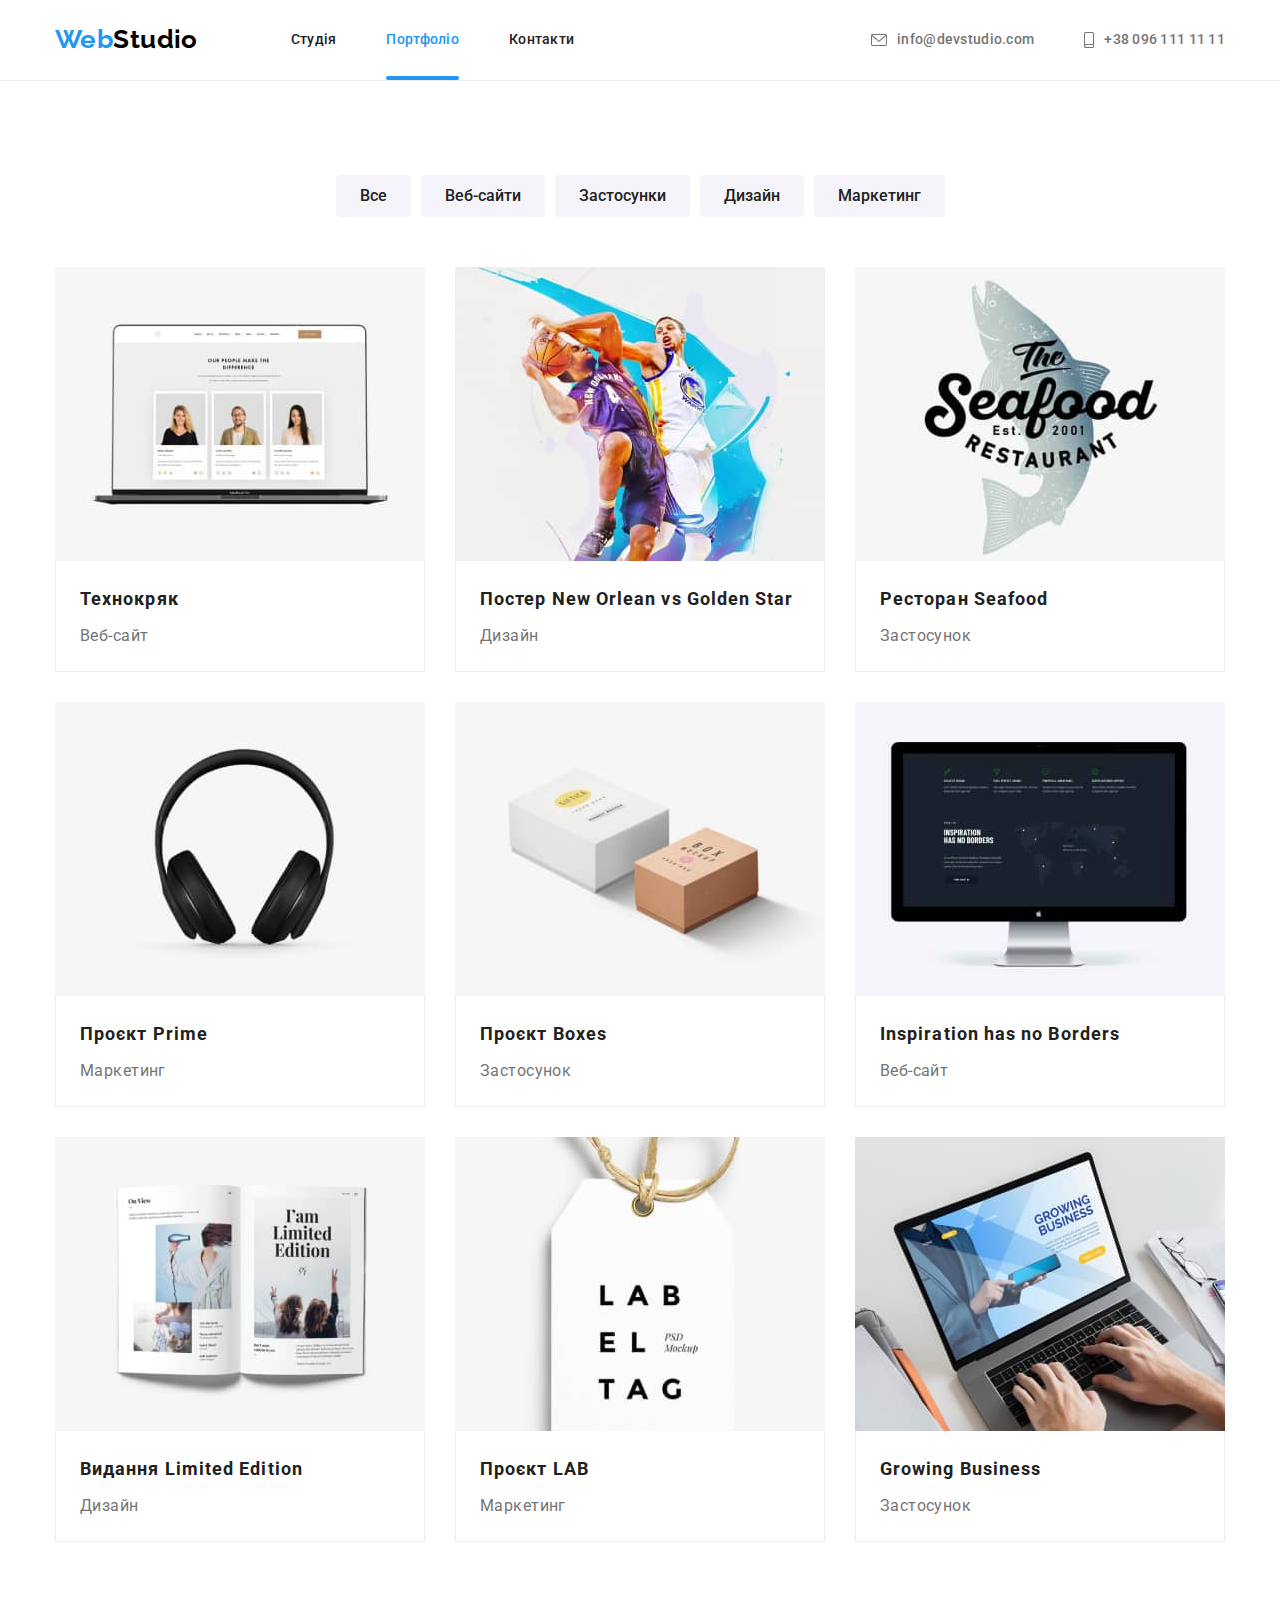
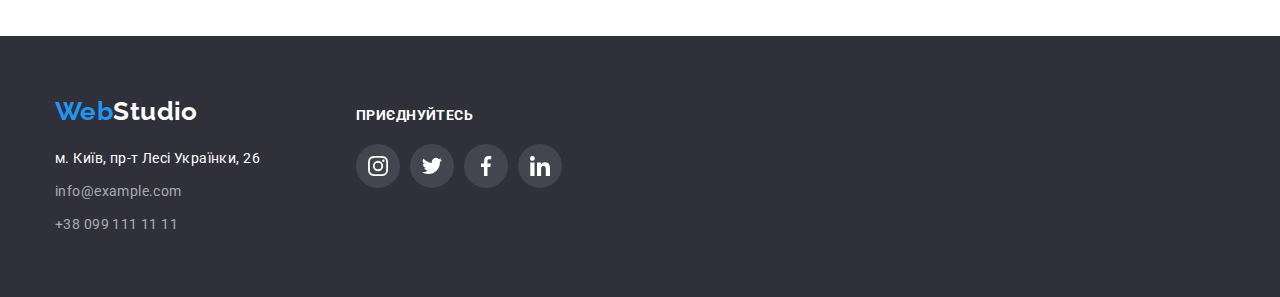
==== portfolio.html @ eaf1821c "update html css" ====
<!DOCTYPE html>
<html lang="ru">

<head>
    <meta charset="UTF-8" />
    <meta http-equiv="X-UA-Compatible" content="IE=edge" />
    <meta name="viewport" content="width=device-width, initial-scale=1.0" />
    <title>Web Studio (Version 2.1)</title>
    <link
        href="https://fonts.googleapis.com/css2?family=Raleway:wght@700&family=Roboto:wght@400;500;700;900&display=swap"
        rel="stylesheet">
    <link rel="stylesheet"
        href="https://cdnjs.cloudflare.com/ajax/libs/modern-normalize/1.1.0/modern-normalize.min.css">
    <link rel="stylesheet" href="./css/styles.css">
</head>

<body>
    <!--header-->
    <header class="header">
        <div class="container">
            <nav class="nav">
                <a class="header-logo" href="./index.html"> <span class="logo-web">Web</span>Studio</a>
                <ul class="main-nav">
                    <li class="main-nav-item">
                        <a class="nav-link" href="./index.html">Студія</a>
                    </li>
                    <li class="main-nav-item">
                        <a class="nav-link current" href="./portfolio.html">Портфоліо</a>
                    </li>
                    <li class="main-nav-item"><a class="nav-link" href="">Контакти</a></li>
                </ul>
            </nav>
            <ul class="header-contacts">
                <li class="header-contacts-item">
            
                    <a class="contacts-links" href="mailto:info@devstudio.com">
                        <svg class="header-icon" width="16px" height="12px">
                            <use href="./images/symbol-defs.svg#icon-header-envelope"></use>
                        </svg>
                        info@devstudio.com</a>
            
                </li>
                <li class="header-contacts-item">
                    <a class="contacts-links" href="tel:+380961111111">
                        <svg class="header-icon" width="10px" height="16px">
                            <use href="./images/symbol-defs.svg#icon-header-smartphone"></use>
                        </svg>
                        +38 096 111 11 11</a>
                </li>
            </ul>
        </div>
    </header>
    <main>
        <!--section filter-->
        <section class="section">
            <div class="container">
                <h1 class="visually-hidden">Наші проєкти</h1>
                <ul class="filter-list">
                    <li class="filter-item">
                        <button class="filter-btn" type="button">Все</button>
                    </li>
                    <li class="filter-item">
                        <button class="filter-btn" type="button">Веб-сайти</button>
                    </li>
                    <li class="filter-item">
                        <button class="filter-btn" type="button">Застосунки</button>
                    </li>
                    <li class="filter-item">
                        <button class="filter-btn" type="button">Дизайн</button>
                    </li>
                    <li class="filter-item">
                        <button class="filter-btn" type="button">Маркетинг</button>
                    </li>
                </ul>
                <ul class="portfolio-list">
                    <li class="portfolio-list-item">
                        <a class="portfolio-link" href="#">
                            <div class="portfolio-overlay">
                        <img class="picture" src="./images/portfolio-1.jpg" alt="Фото з Веб-сайтом Технокряк"
                            width="370" height="294" />
                            <p class="portfolio-text">Ресурс пропонує комплексні пропозиції з різним рівнем функціоналу та сервісів.
                                Все це дозволить відвідувачу отримати вичерпні відомості про компанію чи приватну особу.</p>
                        </div>
                        <div class="card-bottom">
                            <h2 class="portfolio-list-title">Технокряк</h2>
                            <p class="portfolio-list-descr">Веб-сайт</p>
                        </div>
                        </a>
                    </li>
                    <li class="portfolio-list-item">
                        <a class="portfolio-link" href="#">
                            <div class="portfolio-overlay">
                                <img class="picture" src="./images/portfolio-2.jpg" alt="Фото постеру Гра в баскетбол" width="370" height="294" />
                                <p class="portfolio-text">Ресурс пропонує комплексні пропозиції з різним рівнем функціоналу та сервісів. 
                                Все це дозволить відвідувачу отримати вичерпні відомості про компанію чи приватну особу.</p>
                            </div>
                        <div class="card-bottom">
                            <h2 class="portfolio-list-title">
                                Постер New Orlean vs Golden Star
                            </h2>
                            <p class="portfolio-list-descr">Дизайн</p>
                        </div>
                        </a>
                    </li>
                    <li class="portfolio-list-item">
                        <a class="portfolio-link" href="#">
                            <div class="portfolio-overlay">
                        <img class="picture" src="./images/portfolio-3.jpg" alt="Фото додатку ресторану" width="370"
                            height="294" />
                            <p class="portfolio-text">Ресурс пропонує комплексні пропозиції з різним рівнем функціоналу та сервісів.
                                Все це дозволить відвідувачу отримати вичерпні відомості про компанію чи приватну особу.</p>
                        </div>
                        <div class="card-bottom">
                            <h2 class="portfolio-list-title">Ресторан Seafood</h2>
                            <p class="portfolio-list-descr">Застосунок</p>
                        </div>
                        </a>
                    </li>
                    <li class="portfolio-list-item">
                        <a class="portfolio-link" href="#">
                            <div class="portfolio-overlay">
                        <img class="picture" src="./images/portfolio-4.jpg" alt="Фото Маркетингового проєкту Прайм"
                            width="370" height="294" />
                            <p class="portfolio-text">Ресурс пропонує комплексні пропозиції з різним рівнем функціоналу та сервісів.
                                Все це дозволить відвідувачу отримати вичерпні відомості про компанію чи приватну особу.</p>
                        </div>
                        <div class="card-bottom">
                            <h2 class="portfolio-list-title">Проєкт Prime</h2>
                            <p class="portfolio-list-descr">Маркетинг</p>
                        </div>
                        </a>
                    </li>
                    <li class="portfolio-list-item">
                        <a class="portfolio-link" href="#">
                            <div class="portfolio-overlay">
                        <img class="picture" src="./images/portfolio-5.jpg" alt="Фото застосунку" width="370"
                            height="294" />
                            <p class="portfolio-text">Ресурс пропонує комплексні пропозиції з різним рівнем функціоналу та сервісів.
                                Все це дозволить відвідувачу отримати вичерпні відомості про компанію чи приватну особу.</p>
                        </div>
                        <div class="card-bottom">
                            <h2 class="portfolio-list-title">Проєкт Boxes</h2>
                            <p class="portfolio-list-descr">Застосунок</p>
                        </div>
                        </a>
                    </li>
                    <li class="portfolio-list-item">
                        <a class="portfolio-link" href="#">
                            <div class="portfolio-overlay">
                        <img class="picture" src="./images/portfolio-6.jpg" alt="Фото Веб-сайту" width="370"
                            height="294" />
                            <p class="portfolio-text">Ресурс пропонує комплексні пропозиції з різним рівнем функціоналу та сервісів.
                                Все це дозволить відвідувачу отримати вичерпні відомості про компанію чи приватну особу.</p>
                        </div>
                        <div class="card-bottom">
                            <h2 class="portfolio-list-title">Inspiration has no Borders</h2>
                            <p class="portfolio-list-descr">Веб-сайт</p>
                        </div>
                        </a>
                    </li>
                    <li class="portfolio-list-item">
                        <a class="portfolio-link" href="#">
                            <div class="portfolio-overlay">
                        <img class="picture" src="./images/portfolio-7.jpg" alt="Фото дизайну видання" width="370"
                            height="294" />
                            <p class="portfolio-text">Ресурс пропонує комплексні пропозиції з різним рівнем функціоналу та сервісів.
                                Все це дозволить відвідувачу отримати вичерпні відомості про компанію чи приватну особу.</p>
                        </div>
                        <div class="card-bottom">
                            <h2 class="portfolio-list-title">Видання Limited Edition</h2>
                            <p class="portfolio-list-descr">Дизайн</p>
                        </div>
                        </a>
                    </li>
                    <li class="portfolio-list-item">
                        <a class="portfolio-link" href="#">
                            <div class="portfolio-overlay">
                        <img class="picture" src="./images/portfolio-8.jpg" alt="" width="370" height="294" />
                        <p class="portfolio-text">Ресурс пропонує комплексні пропозиції з різним рівнем функціоналу та сервісів.
                            Все це дозволить відвідувачу отримати вичерпні відомості про компанію чи приватну особу.</p>
                            </div>
                        <div class="card-bottom">
                            <h2 class="portfolio-list-title">Проєкт LAB</h2>
                            <p class="portfolio-list-descr">Маркетинг</p>
                        </div>
                        </a>
                    </li>
                    <li class="portfolio-list-item">
                        <a class="portfolio-link" href="#">
                            <div class="portfolio-overlay">
                        <img class="picture" src="./images/portfolio-9.jpg" alt="" width="370" height="294" />
                        <p class="portfolio-text">Ресурс пропонує комплексні пропозиції з різним рівнем функціоналу та сервісів.
                            Все це дозволить відвідувачу отримати вичерпні відомості про компанію чи приватну особу.</p>
                        </div>
                        <div class="card-bottom">
                            <h2 class="portfolio-list-title">Growing Business</h2>
                            <p class="portfolio-list-descr">Застосунок</p>
                        </div>
                        </a>
                    </li>
                </ul>
            </div>
        </section>
    </main>

    <!--footer-->
<footer class="footer">
    <div class="container">
        <div class="footer-address">
            <a class="footer-logo" href="./index.html"><span class="logo-web">Web</span>Studio</a>
            <address class="footer-item">
                <ul>
                    <li class="address-item">
                        <a class="address-map-link" href="https://www.google.com/maps/place/бульвар+Лесі+Українки,+26,+Київ,+02000/@50.4265807,30.5361971,17z/data=!3m1!4b1!4m5!3m4!1s0x40d4cf0e033ecbe9:0x57a4dffefec77da0!8m2!3d50.4265807!4d30.5383858"
                            target="_blank" rel="noreferrer noopener" >м. Київ, пр-т Лесі
                            Українки, 26
                        </a>
                    </li>
                    <li class="address-item">
                        <a class="footer-contacts" href="mailto:info@example.com">info@example.com</a>
                    </li>
                    <li class="address-item">
                        <a class="footer-contacts" href="tel:+380991111111">+38 099 111 11 11</a>
                    </li>
                </ul>
            </address>
        </div>
        <div class="footer-links">
            <p class="appeal">Приєднуйтесь</p>
            <ul class="footer-net">
                <li class="footer-net-item">
                    <a class="net-link" href="#">
                        <div class="cirkle-icon">
                            <svg class="footer-icon" width="20px" height="20px">
                                <use href="./images/symbol-defs.svg#icon-instagram">
                                </use>
                            </svg>
                        </div>
                    </a>
                </li>
                <li class="footer-net-item">
                    <a class="net-link" href="#">
                        <div class="cirkle-icon">
                            <svg class="footer-icon" width="20px" height="20px">
                                <use href="./images/symbol-defs.svg#icon-twitter">
                                </use>
                            </svg>
                        </div>
                    </a>
                </li>
                <li class="footer-net-item">
                    <a class="net-link" href="#">
                        <div class="cirkle-icon">
                            <svg class="footer-icon" width="20px" height="20px">
                                <use href="./images/symbol-defs.svg#icon-facebook">
                                </use>
                            </svg>
                        </div>
                    </a>
                </li>
                <li class="footer-net-item">
                    <a class="net-link" href="#">
                        <div class="cirkle-icon">
                            <svg class="footer-icon" width="20px" height="20px">
                                <use href="./images/symbol-defs.svg#icon-linkedin">
                                </use>
                            </svg>
                        </div>
                    </a>
                </li>
            </ul>
        </div>
    </div>
</footer>
</body>

</html>
---- css/styles.css ----
:root {
    --primary-text-color: #757575;
    --title-text-color: #212121;
    --accent-color: #2196f3;
    --logo-header-color: #000000;
    --footer-contact-text: rgba(255, 255, 255, 0.6);
    --primary-white-color: #ffffff;
    --intermediate-background-color: #f5f4fa;
    --secondary-background-color: #2f303a;
    --hover-main-btn: #188ce8;
    --font-family-primary: 'Roboto', sans-serif;
    --border-color: #ececec;
    --border-portfolio-color: #eeeeee;
    --hero-background: #c4c4c4;
    --client-color: #afb1b8;
    --timing-function: cubic-bezier(0.4, 0, 0.2, 1);
}

/* normalize */
*,
*::before,
*::after {
    box-sizing: border-box;
}

h1,
h2,
h3,
p {
    margin-top: 0;
    margin-bottom: 0;
}

ul {
    list-style: none;
    padding: 0;
    margin: 0;
}

a {
    text-decoration: none;
    color: inherit;
}

address {
    font-style: normal;
}

/* base */
body {
    color: var(--primary-text-color);
    font-family: var(--font-family-primary);
    font-size: 14px;
    line-height: 1.7;
    letter-spacing: 0.03em;
    background-color: var(--primary-white-color);
}

.section {
    padding-top: 94px;
    padding-bottom: 94px;
}

.container {
    width: 1200px;
    margin-left: auto;
    margin-right: auto;
    padding-left: 15px;
    padding-right: 15px;
}

/* header */
.header-logo {
    font-family: "Raleway", sans-serif;
    color: var(--logo-header-color);
    display: block;
    padding-bottom: 25px;
    padding-top: 24px;
    margin-right: 93px;
    font-weight: 700;
    font-size: 26px;
    line-height: 1.19;
}

.logo-web {
    color: var(--accent-color);
}

.nav-link {
    display: block;
    padding-top: 32px;
    padding-bottom: 32px;
    color: var(--title-text-color);
    text-decoration: none;
    font-weight: 500;
    line-height: 1.14;
    letter-spacing: 0.02em;
    transition-property: color;
    transition-duration: 250ms;
    transition-timing-function: var(--timing-function);
}

.current,
.nav-link:hover,
.nav-link:focus,
.contacts-links:hover,
.contacts-links:focus,
.header-icon:hover,
.header-icon:focus {
    color: var(--accent-color);
}

.main-nav-item{
    position: relative;
}

.current::after {
    content: "";
    display: block;
    height: 4px;
    width: 100%;
    background-color: var(--accent-color);
    position: absolute;
    bottom: 0;
    border-radius: 2px;
    transition-property: 250ms;
    transition-timing-function: cubic-bezier(0.4, 0, 0.2, 1);
}

.header-icon{
    fill: currentColor;
    margin-right: 10px;
    transition-property: fill;
    transition-duration: 250ms;
    transition-timing-function: var(--timing-function);
}

.contacts-links {
    display: flex;
    align-items: center;
    padding-top: 32px;
    padding-bottom: 32px;
    color: var(--primary-text-color);
    font-weight: 500;
    line-height: 1.14;
    letter-spacing: 0.02em;
    transition-property: color; 
    transition-duration: 250ms; 
    transition-timing-function: var(--timing-function);
}

.container {
    width: 1200px;
    padding-left: 15px;
    padding-right: 15px;
    margin: auto;
}

.header {
    border-bottom: 1px solid var(--border-color);
}

.main-nav,
.header-contacts,
.nav {
    display: flex;
}

.header .container {
    display: flex;
    justify-content: space-between;
}

.main-nav-item:not(:last-child),
.header-contacts-item:nth-child(1) {
    margin-right: 50px;
}

/* hero */

.main-section {
    max-width: 1600px;
    height: 600px;
    margin-left: auto;
    margin-right: auto;
    background-color: var(--hero-background);
    background-image: linear-gradient(rgba(47, 48, 58, 0.4),
    rgba(47, 48, 58, 0.4)),
    url(../images/header-img.jpg);
    background-size: cover;
    background-repeat: no-repeat;
    background-position: center;
    padding-top: 200px;
    padding-bottom: 200px;
    text-align: center;
}

.main-title {
    margin-bottom: 30px;
    padding-left: 252px;
    padding-right: 252px;
    color: var(--primary-white-color);
    font-weight: 900;
    font-size: 44px;
    line-height: 1.36;
    letter-spacing: 0.06em;
    text-transform: uppercase;
}

.main-btn {
    background-color: var(--accent-color);
    color: var(--primary-white-color);
    box-shadow: 0px 4px 4px rgba(0, 0, 0, 0.15);
    border-color: transparent;
    cursor: pointer;
    border-radius: 4px;
    font-weight: 700;
    font-size: 16px;
    letter-spacing: 0.06em;
    line-height: 1.88;
    font-size: 16px;
    min-width: 200px;
    padding: 10px 32px;
    transition-property: background-color; 
    transition-duration: 250ms; 
    transition-timing-function: var(--timing-function);
}

.main-btn:hover,
.main-btn:focus {
    background-color: var(--hover-main-btn);
}

.preference-item-div{
    display: flex;
    justify-content: center;
    align-items: center;
    width: 270px;
    height: 120px;
    margin-bottom: 30px;
    background-color: var(--intermediate-background-color);
}

.preference-title {
    margin-bottom: 10px;
    color: var(--title-text-color);
    font-weight: 700;
    font-size: 14px;
    line-height: 1.14;
    text-transform: uppercase;
}

.preference-descr {
    color: var(--primary-text-color);
    line-height: 1.71;
}

.visually-hidden {
    position: absolute;
    width: 1px;
    height: 1px;
    margin: -1px;
    border: 0;
    padding: 0;
    white-space: nowrap;
    clip-path: inset(100%);
    clip: rect(0 0 0 0);
    overflow: hidden;
}

.preference-list {
    display: flex;
}

.preference-item {
    width: 270px;
}

.preference-item:not(:last-child) {
    margin-right: 30px;
}

.section.work {
    padding-top: 0px;
}

.work-title,
.team-title {
    margin-bottom: 50px;
    color: var(--title-text-color);
    font-weight: 700;
    font-size: 36px;
    line-height: 1.17;
    text-align: center;
}

.work-list {
    display: flex;
    justify-content: space-between;
}

.work-item {
    display: block;
}

.work-thumb{
    position: relative;
}

.work-label{
    position: absolute;
    bottom: 0;
    width: 100%;
    height: 70px;
    display: flex;
    align-items: center;
    justify-content: center;

    font-weight: 700;
    line-height: 1.14;
    text-transform: uppercase;
    color: var(--primary-white-color);
    background-color: rgba(47, 48, 58, 0.8);
}

/* team */

.team {
    padding-top: 94px;
    padding-bottom: 94px;
    background-color: var(--intermediate-background-color);
}

.member-team-title {
    margin-bottom: 10px;
    color: var(--title-text-color);
    font-weight: 500;
    font-size: 16px;
    line-height: 1.19;
}

.member-team-descr {
    color: var(--primary-text-color);
    font-size: 16px;
    line-height: 1.19;
    margin-bottom: 16px;
}

.team-list {
    display: flex;
    justify-content: space-between;
}

.team-card {
    padding-top: 30px;
    padding-bottom: 30px;
    text-align: center;
}

.team-member {
    box-shadow: 0px 1px 3px rgba(0, 0, 0, 0.12), 0px 1px 1px rgba(0, 0, 0, 0.14), 0px 2px 1px rgba(0, 0, 0, 0.2);
    border-radius: 0px 0px 4px 4px;
    background-color: var(--primary-white-color);
}

.team-net-list{
    display: flex;
    padding-left: 32px;
    padding-right: 32px;
    justify-content: space-between;
}

.team-net-icon{
    fill: var(--client-color);
}

.team-net-link:hover .cirkle-icon,
.team-net-link:focus .cirkle-icon{
    background-color: var(--accent-color);
}

.team-net-link:hover .team-net-icon,
.team-net-link:focus .team-net-icon {
    fill: var(--primary-white-color);
}

/* clients */

.clients-title{
    color: var(--title-text-color);
    font-weight: 700;
    font-size: 36px;
    line-height: 1.17;
    text-align: center;
    letter-spacing: 0.03em;
    margin-bottom: 50px;
}

.clients-logo {
    fill: var(--client-color);
    transition-property: fill; 
    transition-duration: 250ms;
    transition-timing-function: var(--timing-function);
}

.clients-list{
    display: flex;
    justify-content: space-between;
}


.clients-item{
    width: 170px;
    height: 92px;
    border: 1px solid var(--client-color);
    border-radius: 4px;
    transition-property: border-color;
    transition-duration: 250ms;
    transition-timing-function: var(--timing-function);
}

.clients-link{
    display: flex;
    justify-content: center;
    align-items: center;
    width: 100%;
    height: 100%;
}

.clients-item:hover,
.clients-item:focus  {
    border-color: var(--accent-color);
}

.clients-link:hover .clients-logo,
.clients-link:focus .clients-logo{
    fill: var(--accent-color);
}

/* Page portfolio */
.filter-list {
    display: flex;
    justify-content: center;
    margin-bottom: 50px;
}

.filter-item:not(:last-child) {
    margin-right: 10px;
}

.filter-btn {
    min-width: 73px;
    padding: 6px 22px;
    color: var(--title-text-color);
    background-color: var(--intermediate-background-color);
    cursor: pointer;
    font-weight: 500;
    font-size: 16px;
    line-height: 1.62;
    border-color: transparent;
    border-radius: 4px;
    transition-property: color, background-color, box-shadow;
    transition-duration: 250ms;
    transition-timing-function: var(--timing-function);
}

.filter-btn:hover,
.filter-btn:focus {
    color: var(--primary-white-color);
    background-color: var(--accent-color);
    box-shadow: 0px 3px 1px rgba(0, 0, 0, 0.1), 0px 1px 2px rgba(0, 0, 0, 0.08), 0px 2px 2px rgba(0, 0, 0, 0.12);
}

.portfolio-list {
    display: flex;
    flex-wrap: wrap;
}

.portfolio-list-item {
    flex-basis: calc((100% - 60px) / 3);
    margin-right: 30px;
    margin-bottom: 30px;
}

.portfolio-list-item:nth-child(3n) {
    margin-right: 0px;
}

.portfolio-list-item:nth-child(n + 7) {
    margin-bottom: 0px;
}

.picture {
    display: block;
    max-width: 100%;
    height: auto;
}

.card-bottom {
    padding-bottom: 20px;
    padding-top: 20px;
    padding-left: 24px;
    border: 1px solid var(--border-portfolio-color);
    border-top-width: 0px;
}

.portfolio-list-title {
    margin-bottom: 4px;
    color: var(--title-text-color);
    font-weight: 700;
    font-size: 18px;
    line-height: 2;
    letter-spacing: 0.06em;
}

.portfolio-list-descr {
    color: var(--primary-text-color);
    font-size: 16px;
    line-height: 1.88;
}

.portfolio-link {
    display: block;
    transition-property: box-shadow;
    transition-duration: 250ms;
    transition-timing-function: var(--timing-function);
}

.portfolio-link:hover,
.portfolio-link:focus {
    box-shadow: 0px 1px 1px rgba(0, 0, 0, 0.12), 
    0px 4px 4px rgba(0, 0, 0, 0.06),
    1px 4px 6px rgba(0, 0, 0, 0.16);
}

.picture{
    display: block;
    max-width: 100%;
    height: auto;
}

.portfolio-overlay{
    position: relative;
    overflow: hidden;
}

.portfolio-text {
    position: absolute;
    bottom: 0;
    padding: 63px 24px;
    width: 100%;
    height: 100%;
    font-size: 18px;
    line-height: 1.56;
    color: var(--primary-white-color);
    background-color: rgba(33, 150, 243, 0.9);
    transform: translateY(100%);
    transition-property: transform;
    transition-duration: 250ms;
    transition-timing-function: var(--timing-function);
}

.portfolio-list-item:hover .portfolio-text {
    transform: translateY(0);
}


/* footer */
.footer {
    padding-top: 60px;
    padding-bottom: 60px;
    background-color: var(--secondary-background-color);
}

.footer .container{
    display: flex;
    align-items: baseline;
}

.footer-logo {
    display: inline-block;
    margin-bottom: 20px;
    font-family: "Raleway", sans-serif;
    color: var(--primary-white-color);
    text-decoration: none;
    font-weight: 700;
    font-size: 26px;
    line-height: 1.19;
}

.footer-item{
    min-width: 231px;
    margin-right: 70px;
}

.footer-address {
    color: var(--primary-white-color);
    font-style: normal;
    line-height: 1.71;
}

.address-map-link{
    transition-property: color ;
    transition-duration: 250ms;
    transition-timing-function: var(--timing-function);
}

.footer-contacts {
    color: var(--footer-contact-text);
    transition-property: color;
    transition-duration: 250ms;
    transition-timing-function: var(--timing-function);
}

.footer-links{
    min-width: 206px;
}

.appeal{
    margin-bottom: 20px;
    text-transform: uppercase;
    color: var(--primary-white-color);
    font-weight: 700;
    line-height: 1.14;
}

.cirkle-icon{
    background-color: rgba(255, 255, 255, 0.1);
    display: flex;
    justify-content: center;
    align-items: center;
    width: 44px;
    height: 44px;
    border-radius: 50%;
    cursor: pointer;
    transition-property: background-color;
    transition-duration: 250ms;
    transition-timing-function: var(--timing-function);
}

.footer-icon{
    fill: var(--primary-white-color);
}

.footer-net{
    display: flex;
    justify-content: space-between;
}

.address-item:nth-child(-n + 2) {
    margin-bottom: 9px;
}

.footer-contacts:hover,
.footer-contacts:focus,
.address-map-link:hover,
.address-map-link:focus{
    color: var(--accent-color);
}

.net-link:hover .cirkle-icon,
.net-link:focus .cirkle-icon{
    background-color: var(--accent-color);
}

/* modal window */

.backdrop {
    position: fixed;
    top: 0;
    left: 0;
    width: 100%;
    height: 100%;
    background-color: rgba(0, 0, 0, 0.);
    opacity: 1;
    transition-property: opacity;
    transition-duration: 250ms;
    transition-timing-function: var(--timing-function);
}

.backdrop.is-hidden {
    opacity: 0;
    pointer-events: none;
}

.backdrop.is-hidden .modal-window {
    transform: translate(-50%, -50%) scale(2);
}

.modal-window {
    position: absolute;
    top: 50%;
    left: 50%;
    transform: translate(-50%, -50%) scale(1);
    min-width: 528px;
    min-height: 581px;
    background-color: var(--primary-white-color);
    box-shadow: 0px 1px 3px rgba(0, 0, 0, 0.12), 0px 1px 1px rgba(0, 0, 0, 0.14),
        0px 2px 1px rgba(0, 0, 0, 0.2);
    border-radius: 4px;
    transition-property: transform;
    transition-duration: 250ms;
    transition-timing-function: var(--timing-function);

}

.close-button {
    position: absolute;
    right: 8px;
    top: 8px;
    width: 30px;
    height: 30px;
    border: 1px solid rgba(0, 0, 0, 0.1);
    background-color: transparent;
    border-radius: 50%;
    cursor: pointer;
}

.modal-icon {
    position: absolute;
    left: 50%;
    top: 50%;
    transform: translate(-50%, -50%);
}
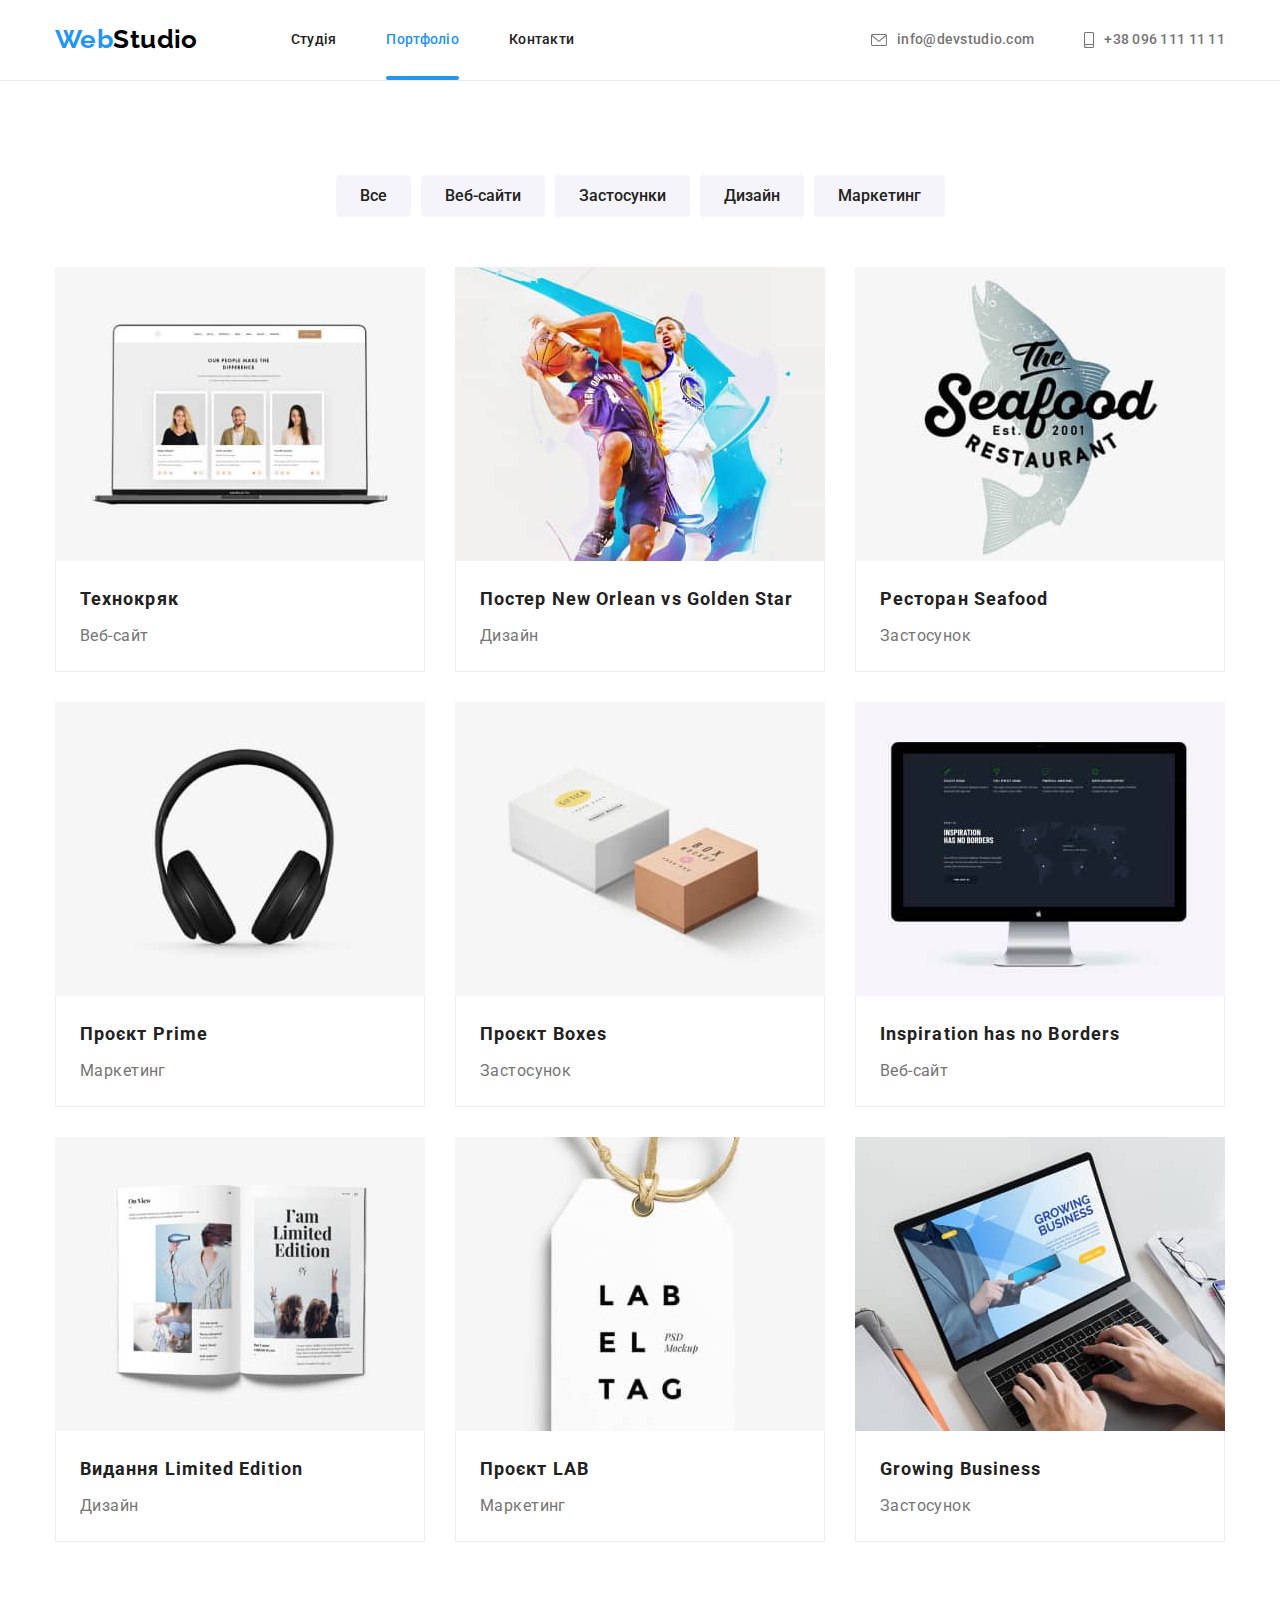
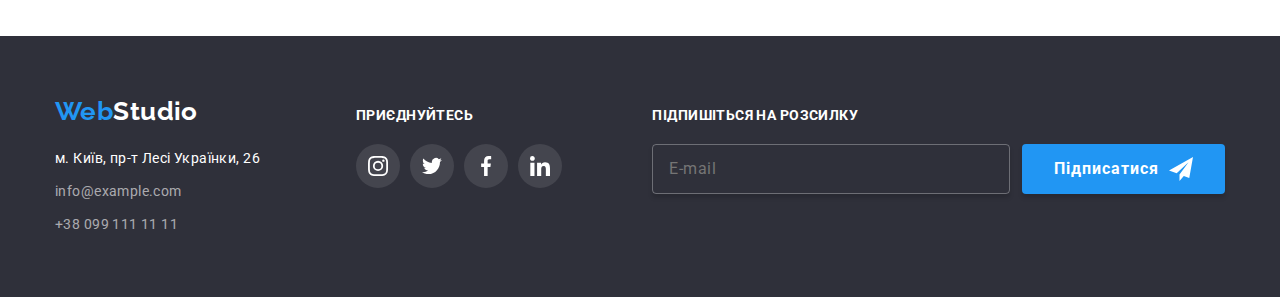
==== commit f9b1f119: "Modal form" ====
--- a/portfolio.html
+++ b/portfolio.html
@@ -270,6 +270,22 @@
                 </li>
             </ul>
         </div>
+        
+        <!--subscribe footer-->
+        <div class="subscribe">
+            <form class="subscribe-form">
+                <label class="subscribe-form-label" for="user-email">Підпишіться на розсилку</label>
+                <div class="subscribe-form-input-raw">
+                    <input class="subscribe-form-input" type="email" name="email" id="user-email" placeholder="E-mail" />
+                    <button class="subscribe-form-btn" type="submit">
+                        Підписатися
+                        <svg class="subscribe-form-svg" width="24px" height="24px">
+                            <use href="./images/symbol-defs.svg#icon-footer-send"></use>
+                        </svg>
+                    </button>
+                </div>
+            </form>
+        </div>
     </div>
 </footer>
 </body>
--- a/css/styles.css
+++ b/css/styles.css
@@ -61,13 +61,6 @@
     padding-bottom: 94px;
 }
 
-.container {
-    width: 1200px;
-    margin-left: auto;
-    margin-right: auto;
-    padding-left: 15px;
-    padding-right: 15px;
-}
 
 /* header */
 .header-logo {
@@ -207,18 +200,21 @@
     text-transform: uppercase;
 }
 
-.main-btn {
+.main-btn, .subscribe-form-btn  {
+    display: flex;
+    justify-content: center;
+    align-items: center;
+    margin: auto;
     background-color: var(--accent-color);
     color: var(--primary-white-color);
     box-shadow: 0px 4px 4px rgba(0, 0, 0, 0.15);
-    border-color: transparent;
+    border-width: 0px;
     cursor: pointer;
     border-radius: 4px;
     font-weight: 700;
     font-size: 16px;
     letter-spacing: 0.06em;
     line-height: 1.88;
-    font-size: 16px;
     min-width: 200px;
     padding: 10px 32px;
     transition-property: background-color; 
@@ -226,8 +222,10 @@
     transition-timing-function: var(--timing-function);
 }
 
-.main-btn:hover,
-.main-btn:focus {
+.main-btn:hover, 
+.main-btn:focus,
+.subscribe-form-btn:hover,
+.subscribe-form-btn:focus {
     background-color: var(--hover-main-btn);
 }
 
@@ -616,7 +614,7 @@
     min-width: 206px;
 }
 
-.appeal{
+.appeal, .subscribe-form-label{
     margin-bottom: 20px;
     text-transform: uppercase;
     color: var(--primary-white-color);
@@ -701,10 +699,9 @@
     transition-property: transform;
     transition-duration: 250ms;
     transition-timing-function: var(--timing-function);
-
-}
-
-.close-button {
+}
+
+.close-btn {
     position: absolute;
     right: 8px;
     top: 8px;
@@ -723,3 +720,41 @@
     transform: translate(-50%, -50%);
 }
 
+/* subscribe footer */
+.subscribe {
+    margin-left: auto;
+}
+
+.subscribe-form {
+    display: flex;
+    flex-direction: column;
+}
+
+.subscribe-form-input-raw {
+    display: flex;
+}
+
+.subscribe-form-svg {
+    margin-left: 10px;
+}
+
+.subscribe-form-input {
+    display: flex;
+    align-items: center;
+    padding-left: 16px;
+    margin-right: 12px;
+    min-width: 358px;
+    font-size: 16px;
+    line-height: 1.25;
+    letter-spacing: inherit;
+    color: var(--primary-white-color);
+    background-color: inherit;
+    border: 1px solid rgba(255, 255, 255, 0.3);
+    box-shadow: 0px 4px 4px rgba(0, 0, 0, 0.15);
+    border-radius: 4px;
+}
+
+.subscribe-form-input:focus {
+    border: 1px solid var(--primary-white-color);
+    outline-width: 0px;
+}